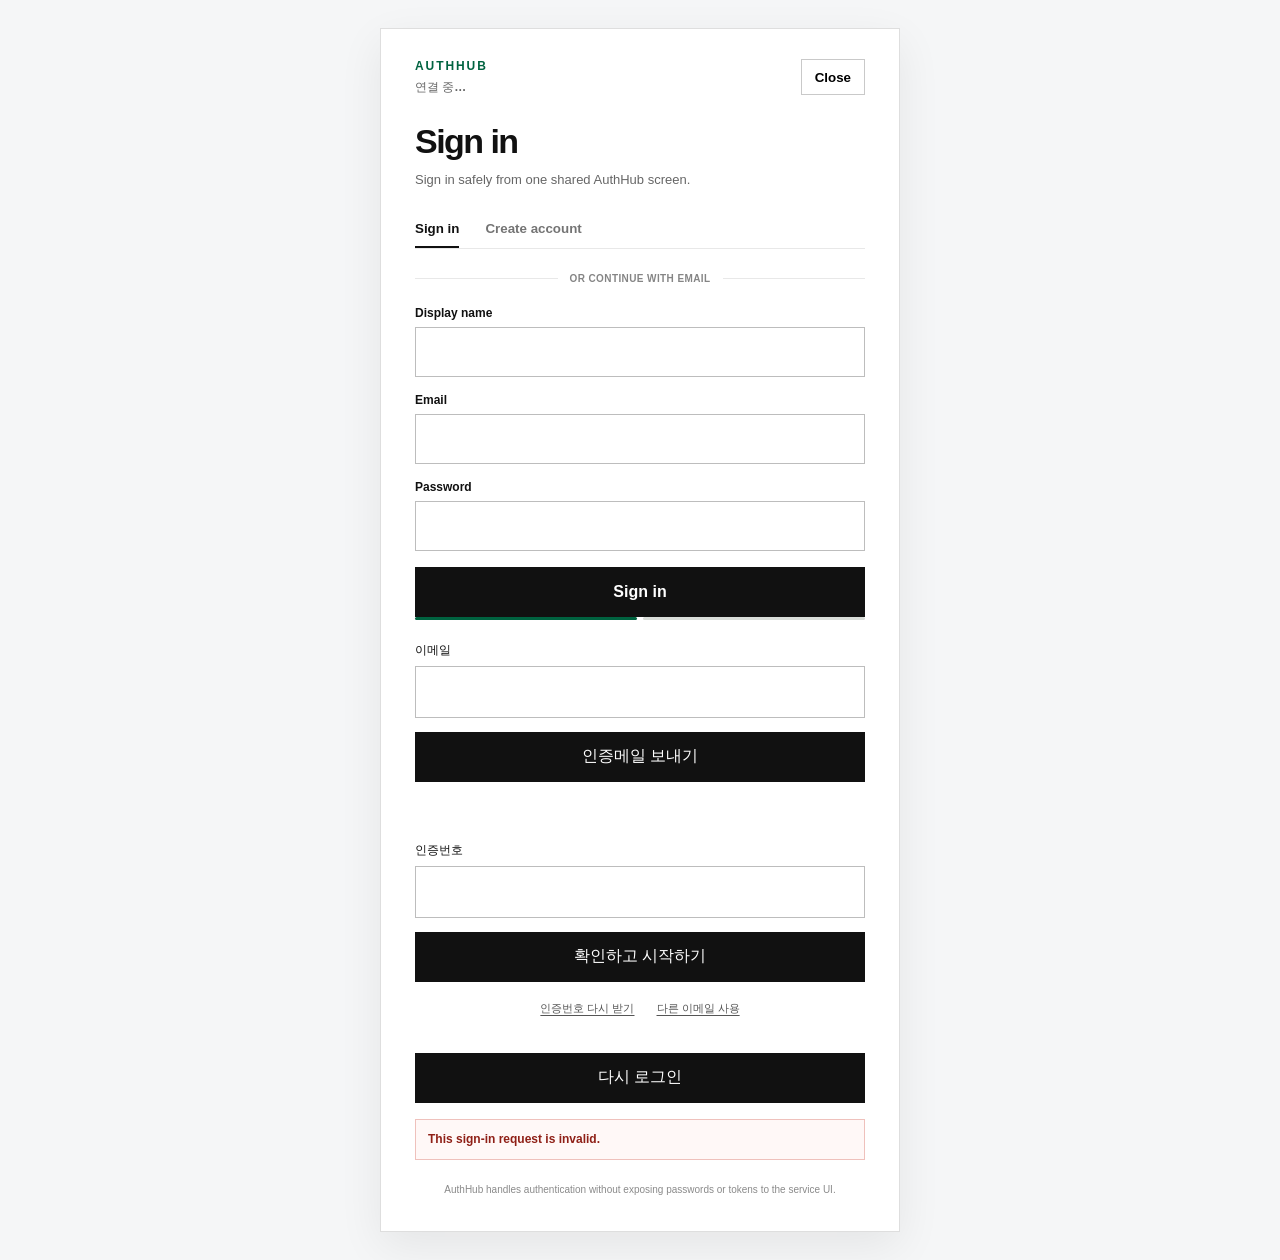
==== login/index.html @ f21d2550 "Deploy themed hosted login shell" ====
<!doctype html>
<html lang="ko">
<head>
  <meta charset="utf-8" />
  <meta name="viewport" content="width=device-width,initial-scale=1,viewport-fit=cover" />
  <meta name="color-scheme" content="light dark" />
  <meta name="robots" content="noindex,nofollow,noarchive" />
  <title>AuthHub 로그인</title>
  <link rel="stylesheet" href="./hosted-login.css?v=v20260909-121000-KST" />
  <script src="../config.js?v=v20260909-121000-KST"></script>
</head>
<body>
  <main class="hosted-shell">
    <section class="auth-card" aria-labelledby="auth-title">
      <header class="auth-head">
        <div>
          <div class="brand-line"><img id="brand-logo" class="brand-logo" hidden><div class="authhub-mark">AUTHHUB</div></div>
          <p id="project-name" class="project-name">연결 중…</p>
        </div>
        <button id="back-button" class="back-button" type="button">닫기</button>
      </header>

      <div class="title-block">
        <h1 id="auth-title">로그인</h1>
        <p id="auth-subtitle">하나의 AuthHub 화면에서 안전하게 로그인합니다.</p>
      </div>

      <div id="auth-tabs" class="tabs" role="tablist" aria-label="계정">
        <button id="login-tab" class="tab active" type="button" role="tab" aria-selected="true">로그인</button>
        <button id="signup-tab" class="tab" type="button" role="tab" aria-selected="false">회원가입</button>
      </div>

      <div id="status" class="status" aria-live="polite">로그인 수단을 불러오는 중…</div>

      <div id="social-section" class="social-section" hidden>
        <div id="providers" class="providers"></div>
      </div>

      <div id="divider" class="divider" hidden><span>또는 이메일로</span></div>

      <form id="email-form" class="email-form" hidden>
        <label id="display-name-row" hidden>
          <span id="display-name-label">표시 이름</span>
          <input id="display-name" autocomplete="name" minlength="2" maxlength="60" />
        </label>
        <label>
          <span id="email-label">이메일</span>
          <input id="email" type="email" autocomplete="email" autocapitalize="none" spellcheck="false" required />
        </label>
        <label>
          <span id="password-label">비밀번호</span>
          <input id="password" type="password" minlength="10" required />
          <small id="password-hint" hidden>10자 이상 입력하세요.</small>
        </label>
        <button id="submit-button" class="primary-button" type="submit">로그인</button>
      </form>

      <section id="completion-section" class="completion-section" aria-live="polite" hidden>
        <div class="completion-progress" aria-hidden="true"><span></span><span></span></div>

        <div id="completion-email-step" class="completion-step">
          <form id="completion-email-form" class="completion-form">
            <label>
              <span id="completion-email-label">이메일</span>
              <input id="completion-email" type="email" autocomplete="email" autocapitalize="none" spellcheck="false" required />
            </label>
            <button id="completion-send-button" class="primary-button" type="submit">인증메일 보내기</button>
          </form>
          <p id="completion-email-help" class="completion-help"></p>
        </div>

        <div id="completion-code-step" class="completion-step" hidden>
          <p id="completion-sent-copy" class="completion-sent-copy"></p>
          <div id="completion-masked-email" class="masked-email"></div>
          <form id="completion-code-form" class="completion-form">
            <label>
              <span id="completion-code-label">인증번호</span>
              <input id="completion-code" class="otp-input" inputmode="numeric" autocomplete="one-time-code" pattern="[0-9]*" maxlength="6" enterkeyhint="done" required />
            </label>
            <button id="completion-verify-button" class="primary-button" type="submit">확인하고 시작하기</button>
          </form>
          <div class="completion-actions">
            <button id="completion-resend-button" class="text-button" type="button">인증번호 다시 받기</button>
            <button id="completion-change-email" class="text-button" type="button">다른 이메일 사용</button>
          </div>
          <p id="completion-code-help" class="completion-help"></p>
        </div>

        <div id="completion-expired-step" class="completion-step" hidden>
          <button id="completion-restart-button" class="primary-button" type="button">다시 로그인</button>
        </div>
      </section>

      <div id="error" class="message error" role="alert" hidden></div>
      <div id="notice" class="message notice" role="status" hidden></div>
      <p id="security-note" class="security-note">인증은 AuthHub에서 처리되며 비밀번호와 토큰을 서비스 화면에 노출하지 않습니다.</p>
    </section>
  </main>
  <script type="module" src="./hosted-login.js?v=v20260909-121000-KST"></script>
</body>
</html>
---- login/hosted-login.css ----
:root{font-family:Inter,"Noto Sans KR","Noto Sans JP",Arial,sans-serif;color:#111;background:#f5f6f7;font-synthesis:none}*{box-sizing:border-box}html,body{margin:0;min-height:100%;background:#f5f6f7}body{min-height:100dvh}.hosted-shell{min-height:100dvh;display:grid;place-items:center;padding:28px 16px}.auth-card{width:min(100%,520px);background:#fff;border:1px solid #dedede;padding:30px 34px 34px;box-shadow:0 14px 42px rgba(0,0,0,.07)}.auth-head{display:flex;align-items:flex-start;justify-content:space-between;gap:24px}.authhub-mark{font-size:12px;font-weight:850;letter-spacing:.16em;color:#006340}.project-name{margin:6px 0 0;color:#666;font-size:12px;font-weight:700}.back-button{appearance:none;border:1px solid #c9c9c9;background:#fff;height:36px;padding:0 13px;font-weight:750;cursor:pointer}.title-block{margin:28px 0 20px}.title-block h1{margin:0;font-size:34px;line-height:1.05;letter-spacing:-.045em}.title-block p{margin:10px 0 0;color:#666;font-size:13px;line-height:1.55}.tabs{display:flex;gap:26px;border-bottom:1px solid #e8e8e8;margin-bottom:24px}.tab{appearance:none;border:0;border-bottom:2px solid transparent;background:transparent;padding:11px 0 10px;color:#747474;font-weight:800;cursor:pointer}.tab.active{color:#111;border-bottom-color:#111}.status{min-height:20px;color:#777;font-size:12px;margin-bottom:12px}.status:empty{display:none}.providers{display:grid;gap:10px}.provider-button{width:100%;height:50px;display:grid;grid-template-columns:24px minmax(0,1fr) 24px;align-items:center;gap:10px;padding:0 14px;border:1px solid #747775;border-radius:4px;background:#fff;color:#1f1f1f;cursor:pointer;font-size:14px}.provider-button:hover{filter:brightness(.985)}.provider-label{text-align:center;font-weight:650}.provider-icon{width:22px;height:22px;display:grid;place-items:center}.provider-icon svg{width:100%;height:100%;display:block}.provider-google .provider-label{font-family:"Google Sans",Roboto,Arial,sans-serif;font-weight:500}.provider-google .provider-icon{width:18px;height:18px}.provider-kakao{background:#FEE500;border-color:#FEE500;border-radius:12px;color:rgba(0,0,0,.85)}.provider-kakao .provider-label{font-weight:700}.provider-kakao .provider-icon{width:24px;height:24px}.provider-naver{background:#03C75A;border-color:#03C75A;color:#fff;border-radius:6px}.provider-microsoft,.provider-apple{background:#fff}.generic-icon{width:22px;height:22px;border-radius:50%;display:grid;place-items:center;background:#111;color:#fff;font-size:11px;font-weight:850}.divider{display:flex;align-items:center;gap:12px;margin:22px 0;color:#858585;font-size:10px;font-weight:700;text-transform:uppercase;letter-spacing:.04em}.divider:before,.divider:after{content:"";height:1px;background:#e8e8e8;flex:1}.divider span{white-space:nowrap}.email-form{display:grid;gap:16px}.email-form label{display:grid;gap:7px;font-size:12px;font-weight:760}.email-form input{width:100%;height:50px;border:1px solid #bdbdbd;background:#fff;padding:0 14px;font:inherit;outline:none}.email-form input:focus{border-color:#111;box-shadow:0 0 0 1px #111}.email-form small{color:#777;font-size:10px;font-weight:500}.primary-button{height:50px;border:1px solid #111;background:#111;color:#fff;font:inherit;font-weight:800;cursor:pointer}.primary-button:disabled,.provider-button:disabled{opacity:.55;cursor:wait}.message{margin-top:16px;padding:11px 12px;font-size:12px;font-weight:650;line-height:1.45}.message.error{border:1px solid #efc1bc;background:#fff8f7;color:#8f2017}.message.notice{border:1px solid #c9dfd6;background:#f4faf7;color:#006340}.security-note{margin:22px 0 0;color:#8a8a8a;font-size:10px;line-height:1.5;text-align:center}.completion-section{display:grid;gap:18px}.completion-progress{display:grid;grid-template-columns:1fr 1fr;gap:6px;margin:0 0 4px}.completion-progress span{height:3px;border-radius:99px;background:#d9ddd9}.completion-progress span:first-child{background:#006340}.completion-section.code-stage .completion-progress span{background:#006340}.completion-step{display:grid;gap:14px}.completion-form{display:grid;gap:14px}.completion-form label{display:grid;gap:7px;font-size:12px;font-weight:760}.completion-form input{width:100%;height:52px;border:1px solid #bdbdbd;background:#fff;padding:0 14px;font:inherit;outline:none}.completion-form input:focus{border-color:#111;box-shadow:0 0 0 1px #111}.otp-input{text-align:center;font-size:24px!important;font-weight:780;letter-spacing:.22em;font-variant-numeric:tabular-nums;padding-left:calc(14px + .22em)!important}.completion-help{margin:0;color:#777;font-size:11px;line-height:1.55}.completion-sent-copy{margin:0;color:#555;font-size:12px;line-height:1.55}.masked-email{font-size:17px;font-weight:780;letter-spacing:-.02em;word-break:break-all}.completion-actions{display:flex;justify-content:center;gap:18px;flex-wrap:wrap}.text-button{appearance:none;border:0;background:transparent;padding:5px 2px;color:#555;text-decoration:underline;text-underline-offset:3px;font:inherit;font-size:11px;font-weight:700;cursor:pointer}.text-button:disabled{color:#aaa;cursor:default;text-decoration:none}.completion-section .primary-button{width:100%}.completion-section[aria-busy="true"]{opacity:.72;pointer-events:none}@media(max-width:560px){html,body{background:#fff}.hosted-shell{display:block;padding:0}.auth-card{width:100%;min-height:100dvh;border:0;box-shadow:none;padding:max(24px,env(safe-area-inset-top)) max(20px,env(safe-area-inset-right)) max(28px,env(safe-area-inset-bottom)) max(20px,env(safe-area-inset-left))}.title-block{margin-top:36px}.title-block h1{font-size:31px}.provider-button,.email-form input,.primary-button,.completion-form input{height:50px}.completion-actions{gap:14px}}

/* PROJECT_THEME_RENDERER_V1: applies only when a validated project theme exists; base CSS above is the fallback. */
.brand-line{display:flex;align-items:center;gap:10px}.brand-logo{display:block;max-width:148px;max-height:38px;object-fit:contain}.brand-logo[hidden]{display:none!important}
.has-project-theme{font-family:var(--theme-font,Inter,"Noto Sans KR",Arial,sans-serif);color:var(--theme-text,#111);background:var(--theme-bg,#f5f6f7)}
.has-project-theme .hosted-shell{background-color:var(--theme-bg,#f5f6f7);background-image:linear-gradient(rgba(0,0,0,.12),rgba(0,0,0,.12)),var(--theme-bg-image,none);background-size:cover;background-position:center}
.has-project-theme .auth-card{color:var(--theme-text,#111);background:var(--theme-card,#fff);border-color:var(--theme-border,rgba(255,255,255,.12));box-shadow:0 24px 80px rgba(0,0,0,.28)}
.has-project-theme .authhub-mark{color:var(--theme-accent,#006340)}.has-project-theme .project-name,.has-project-theme .title-block p,.has-project-theme .security-note,.has-project-theme .status,.has-project-theme .email-form small,.has-project-theme .completion-help,.has-project-theme .completion-sent-copy{color:var(--theme-muted,#777)}
.has-project-theme .tabs{border-bottom-color:var(--theme-border,#e8e8e8)}.has-project-theme .tab{color:var(--theme-muted,#747474)}.has-project-theme .tab.active{color:var(--theme-text,#111);border-bottom-color:var(--theme-accent,#111)}
.has-project-theme .email-form input,.has-project-theme .completion-form input,.has-project-theme .back-button{color:var(--theme-text,#111);background:color-mix(in srgb,var(--theme-card,#fff) 92%,var(--theme-text,#111) 8%);border-color:var(--theme-border,#bdbdbd)}
.has-project-theme .email-form input:focus,.has-project-theme .completion-form input:focus{border-color:var(--theme-accent,#111);box-shadow:0 0 0 2px color-mix(in srgb,var(--theme-accent,#111) 25%,transparent)}
.has-project-theme .primary-button{background:var(--theme-accent,#111);border-color:var(--theme-accent,#111);color:var(--theme-accent-text,#fff)}
.has-project-theme .divider{color:var(--theme-muted,#858585)}.has-project-theme .divider:before,.has-project-theme .divider:after{background:var(--theme-border,#e8e8e8)}
.theme-layout-media .auth-card{width:min(100%,570px);border-radius:18px;padding:34px 38px 38px;backdrop-filter:blur(18px)}.theme-layout-corporate .auth-card{width:min(100%,540px);box-shadow:0 12px 36px rgba(0,0,0,.16)}.theme-layout-minimal .auth-card{box-shadow:none;border-width:0;background:transparent}
.theme-buttons-square .primary-button,.theme-buttons-square .back-button,.theme-buttons-square .email-form input,.theme-buttons-square .completion-form input{border-radius:0}.theme-buttons-soft .primary-button,.theme-buttons-soft .back-button,.theme-buttons-soft .email-form input,.theme-buttons-soft .completion-form input{border-radius:10px}.theme-buttons-pill .primary-button,.theme-buttons-pill .back-button{border-radius:999px}.theme-buttons-pill .email-form input,.theme-buttons-pill .completion-form input{border-radius:14px}
.theme-mode-dark .message.notice{background:rgba(114,238,184,.08);border-color:rgba(114,238,184,.35);color:var(--theme-accent,#72eeb8)}
@media(max-width:560px){.has-project-theme .hosted-shell{background-image:none}.has-project-theme .auth-card{min-height:100dvh;border-radius:0;padding:max(24px,env(safe-area-inset-top)) max(20px,env(safe-area-inset-right)) max(28px,env(safe-area-inset-bottom)) max(20px,env(safe-area-inset-left))}.theme-layout-minimal .auth-card{background:var(--theme-bg,#fff)}}
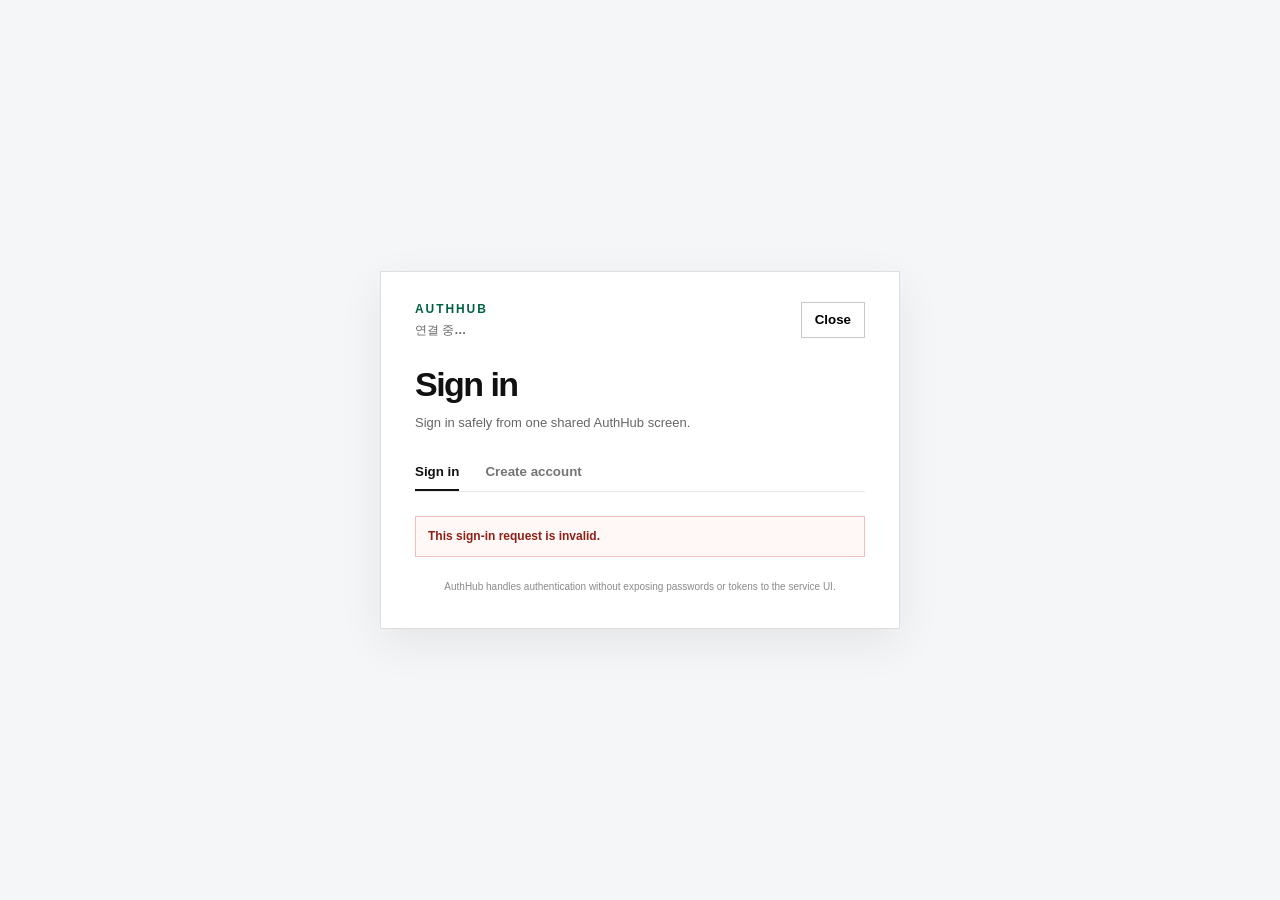
==== commit dffb715f: "Deploy AuthHub hosted login hidden-state fix" ====
--- a/login/index.html
+++ b/login/index.html
@@ -6,8 +6,9 @@
   <meta name="color-scheme" content="light dark" />
   <meta name="robots" content="noindex,nofollow,noarchive" />
   <title>AuthHub 로그인</title>
-  <link rel="stylesheet" href="./hosted-login.css?v=v20260909-121000-KST" />
-  <script src="../config.js?v=v20260909-121000-KST"></script>
+  <link rel="stylesheet" href="./hosted-login.css?v=v20260909-222000-KST" />
+  <link rel="stylesheet" href="./visibility-fix.css?v=v20260909-222000-KST" />
+  <script src="../config.js?v=v20260909-222000-KST"></script>
 </head>
 <body>
   <main class="hosted-shell">
@@ -96,6 +97,6 @@
       <p id="security-note" class="security-note">인증은 AuthHub에서 처리되며 비밀번호와 토큰을 서비스 화면에 노출하지 않습니다.</p>
     </section>
   </main>
-  <script type="module" src="./hosted-login.js?v=v20260909-121000-KST"></script>
+  <script type="module" src="./hosted-login.js?v=v20260909-222000-KST"></script>
 </body>
 </html>
--- a/login/visibility-fix.css
+++ b/login/visibility-fix.css
@@ -0,0 +1,2 @@
+/* HOSTED_LOGIN_HIDDEN_CONTRACT_V1 */
+[hidden]{display:none!important}
